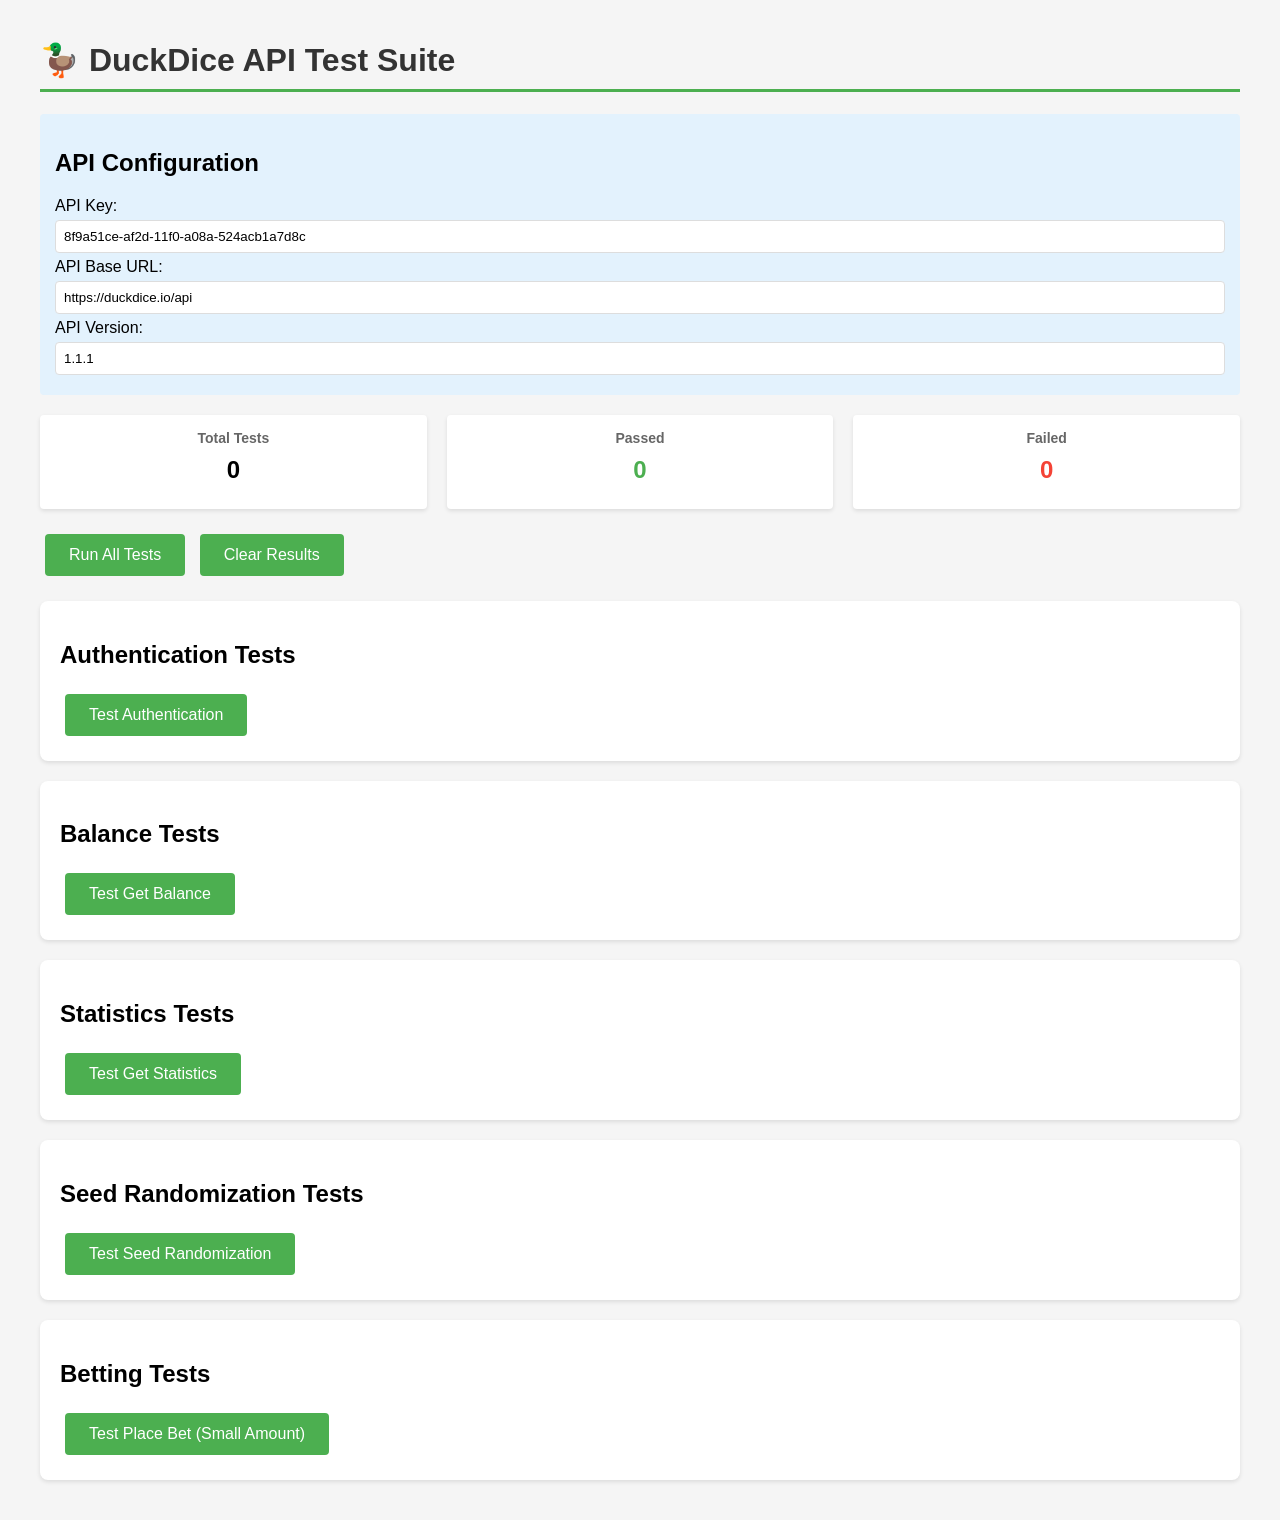
==== test-duckdice-api.html @ 04b877dd "Implement complete DuckDice API and remove PrimeDice support Co-authored-by: sushiomsky <4769440+sus" ====
<!DOCTYPE html>
<html lang="en">
<head>
    <meta charset="UTF-8">
    <meta name="viewport" content="width=device-width, initial-scale=1.0">
    <title>DuckDice API Test Suite</title>
    <style>
        body {
            font-family: 'Segoe UI', Tahoma, Geneva, Verdana, sans-serif;
            max-width: 1200px;
            margin: 0 auto;
            padding: 20px;
            background: #f5f5f5;
        }
        h1 {
            color: #333;
            border-bottom: 3px solid #4CAF50;
            padding-bottom: 10px;
        }
        .test-section {
            background: white;
            padding: 20px;
            margin: 20px 0;
            border-radius: 8px;
            box-shadow: 0 2px 4px rgba(0,0,0,0.1);
        }
        .test-case {
            margin: 15px 0;
            padding: 15px;
            border-left: 4px solid #2196F3;
            background: #f9f9f9;
        }
        .test-case h3 {
            margin: 0 0 10px 0;
            color: #2196F3;
        }
        .test-result {
            margin: 10px 0;
            padding: 10px;
            border-radius: 4px;
        }
        .test-result.success {
            background: #d4edda;
            color: #155724;
            border: 1px solid #c3e6cb;
        }
        .test-result.error {
            background: #f8d7da;
            color: #721c24;
            border: 1px solid #f5c6cb;
        }
        .test-result.pending {
            background: #fff3cd;
            color: #856404;
            border: 1px solid #ffeaa7;
        }
        button {
            background: #4CAF50;
            color: white;
            border: none;
            padding: 12px 24px;
            font-size: 16px;
            cursor: pointer;
            border-radius: 4px;
            margin: 5px;
        }
        button:hover {
            background: #45a049;
        }
        button:disabled {
            background: #cccccc;
            cursor: not-allowed;
        }
        .api-config {
            background: #e3f2fd;
            padding: 15px;
            border-radius: 4px;
            margin-bottom: 20px;
        }
        .api-config input {
            width: 100%;
            padding: 8px;
            margin: 5px 0;
            border: 1px solid #ddd;
            border-radius: 4px;
            box-sizing: border-box;
        }
        pre {
            background: #f4f4f4;
            padding: 10px;
            border-radius: 4px;
            overflow-x: auto;
            font-size: 12px;
        }
        .stats {
            display: flex;
            gap: 20px;
            margin: 20px 0;
        }
        .stat-box {
            flex: 1;
            background: #fff;
            padding: 15px;
            border-radius: 4px;
            text-align: center;
            box-shadow: 0 2px 4px rgba(0,0,0,0.1);
        }
        .stat-box h3 {
            margin: 0;
            color: #666;
            font-size: 14px;
        }
        .stat-box .value {
            font-size: 24px;
            font-weight: bold;
            margin: 10px 0;
        }
        .stat-box.passed .value {
            color: #4CAF50;
        }
        .stat-box.failed .value {
            color: #f44336;
        }
    </style>
</head>
<body>
    <h1>🦆 DuckDice API Test Suite</h1>
    
    <div class="api-config">
        <h2>API Configuration</h2>
        <label>API Key:</label>
        <input type="text" id="api-key" value="8f9a51ce-af2d-11f0-a08a-524acb1a7d8c" placeholder="Enter API Key">
        <label>API Base URL:</label>
        <input type="text" id="api-url" value="https://duckdice.io/api" readonly>
        <label>API Version:</label>
        <input type="text" id="api-version" value="1.1.1" readonly>
    </div>

    <div class="stats">
        <div class="stat-box">
            <h3>Total Tests</h3>
            <div class="value" id="total-tests">0</div>
        </div>
        <div class="stat-box passed">
            <h3>Passed</h3>
            <div class="value" id="passed-tests">0</div>
        </div>
        <div class="stat-box failed">
            <h3>Failed</h3>
            <div class="value" id="failed-tests">0</div>
        </div>
    </div>

    <button onclick="runAllTests()">Run All Tests</button>
    <button onclick="clearResults()">Clear Results</button>

    <div class="test-section">
        <h2>Authentication Tests</h2>
        <button onclick="testAuthentication()">Test Authentication</button>
        <div id="auth-results"></div>
    </div>

    <div class="test-section">
        <h2>Balance Tests</h2>
        <button onclick="testGetBalance()">Test Get Balance</button>
        <div id="balance-results"></div>
    </div>

    <div class="test-section">
        <h2>Statistics Tests</h2>
        <button onclick="testGetStatistics()">Test Get Statistics</button>
        <div id="stats-results"></div>
    </div>

    <div class="test-section">
        <h2>Seed Randomization Tests</h2>
        <button onclick="testSeedRandomization()">Test Seed Randomization</button>
        <div id="seed-results"></div>
    </div>

    <div class="test-section">
        <h2>Betting Tests</h2>
        <button onclick="testPlaceBet()">Test Place Bet (Small Amount)</button>
        <div id="bet-results"></div>
    </div>

    <script src="duckdice-api.js"></script>
    <script>
        let totalTests = 0;
        let passedTests = 0;
        let failedTests = 0;

        function updateStats() {
            document.getElementById('total-tests').textContent = totalTests;
            document.getElementById('passed-tests').textContent = passedTests;
            document.getElementById('failed-tests').textContent = failedTests;
        }

        function addTestResult(containerId, testName, success, message, data = null) {
            totalTests++;
            if (success) {
                passedTests++;
            } else {
                failedTests++;
            }
            updateStats();

            const container = document.getElementById(containerId);
            const testCase = document.createElement('div');
            testCase.className = 'test-case';
            
            const result = document.createElement('div');
            result.className = `test-result ${success ? 'success' : 'error'}`;
            
            let html = `<strong>${success ? '✅' : '❌'} ${testName}</strong><br>${message}`;
            
            if (data) {
                html += `<pre>${JSON.stringify(data, null, 2)}</pre>`;
            }
            
            result.innerHTML = html;
            testCase.appendChild(result);
            container.appendChild(testCase);
        }

        function clearResults() {
            const resultContainers = ['auth-results', 'balance-results', 'stats-results', 'seed-results', 'bet-results'];
            resultContainers.forEach(id => {
                document.getElementById(id).innerHTML = '';
            });
            totalTests = 0;
            passedTests = 0;
            failedTests = 0;
            updateStats();
        }

        async function testAuthentication() {
            const apiKey = document.getElementById('api-key').value;
            const api = new DuckDiceAPI();
            
            try {
                const result = await api.authenticate({ apiKey });
                if (result.success) {
                    addTestResult('auth-results', 'Authentication', true, 'Successfully authenticated with DuckDice API', result);
                } else {
                    addTestResult('auth-results', 'Authentication', false, result.message, result);
                }
            } catch (error) {
                addTestResult('auth-results', 'Authentication', false, error.message, { error: error.toString() });
            }
        }

        async function testGetBalance() {
            const apiKey = document.getElementById('api-key').value;
            const api = new DuckDiceAPI();
            
            try {
                api.apiKey = apiKey;
                api.authenticated = true;
                
                const balance = await api.getBalance();
                if (balance !== null && balance !== undefined) {
                    addTestResult('balance-results', 'Get Balance', true, `Current balance retrieved: ${balance} BTC`, { balance });
                } else {
                    addTestResult('balance-results', 'Get Balance', false, 'Failed to retrieve balance');
                }
            } catch (error) {
                addTestResult('balance-results', 'Get Balance', false, error.message, { error: error.toString() });
            }
        }

        async function testGetStatistics() {
            const apiKey = document.getElementById('api-key').value;
            const api = new DuckDiceAPI();
            
            try {
                api.apiKey = apiKey;
                api.authenticated = true;
                
                const stats = await api.getStatistics();
                if (stats && stats.bets !== undefined) {
                    addTestResult('stats-results', 'Get Statistics', true, 'Statistics retrieved successfully', stats);
                } else {
                    addTestResult('stats-results', 'Get Statistics', false, 'Failed to retrieve statistics');
                }
            } catch (error) {
                addTestResult('stats-results', 'Get Statistics', false, error.message, { error: error.toString() });
            }
        }

        async function testSeedRandomization() {
            const apiKey = document.getElementById('api-key').value;
            const api = new DuckDiceAPI();
            
            try {
                api.apiKey = apiKey;
                api.authenticated = true;
                
                const seed = await api.randomizeSeed();
                if (seed && seed.clientSeed) {
                    addTestResult('seed-results', 'Seed Randomization', true, 'Seed randomized successfully', seed);
                } else {
                    addTestResult('seed-results', 'Seed Randomization', false, 'Failed to randomize seed');
                }
            } catch (error) {
                addTestResult('seed-results', 'Seed Randomization', false, error.message, { error: error.toString() });
            }
        }

        async function testPlaceBet() {
            const apiKey = document.getElementById('api-key').value;
            const api = new DuckDiceAPI();
            
            try {
                api.apiKey = apiKey;
                api.authenticated = true;
                
                // Place a very small bet to test
                const result = await api.placeBet(0.00000001, 50, 'over');
                if (result.success) {
                    addTestResult('bet-results', 'Place Bet', true, `Bet placed successfully. Roll: ${result.roll}, Won: ${result.won}`, result);
                } else {
                    addTestResult('bet-results', 'Place Bet', false, result.message || 'Failed to place bet', result);
                }
            } catch (error) {
                addTestResult('bet-results', 'Place Bet', false, error.message, { error: error.toString() });
            }
        }

        async function runAllTests() {
            clearResults();
            await testAuthentication();
            await new Promise(resolve => setTimeout(resolve, 1000));
            await testGetBalance();
            await new Promise(resolve => setTimeout(resolve, 1000));
            await testGetStatistics();
            await new Promise(resolve => setTimeout(resolve, 1000));
            await testSeedRandomization();
            await new Promise(resolve => setTimeout(resolve, 1000));
            // Uncomment if you want to test betting with real money
            // await testPlaceBet();
        }
    </script>
</body>
</html>
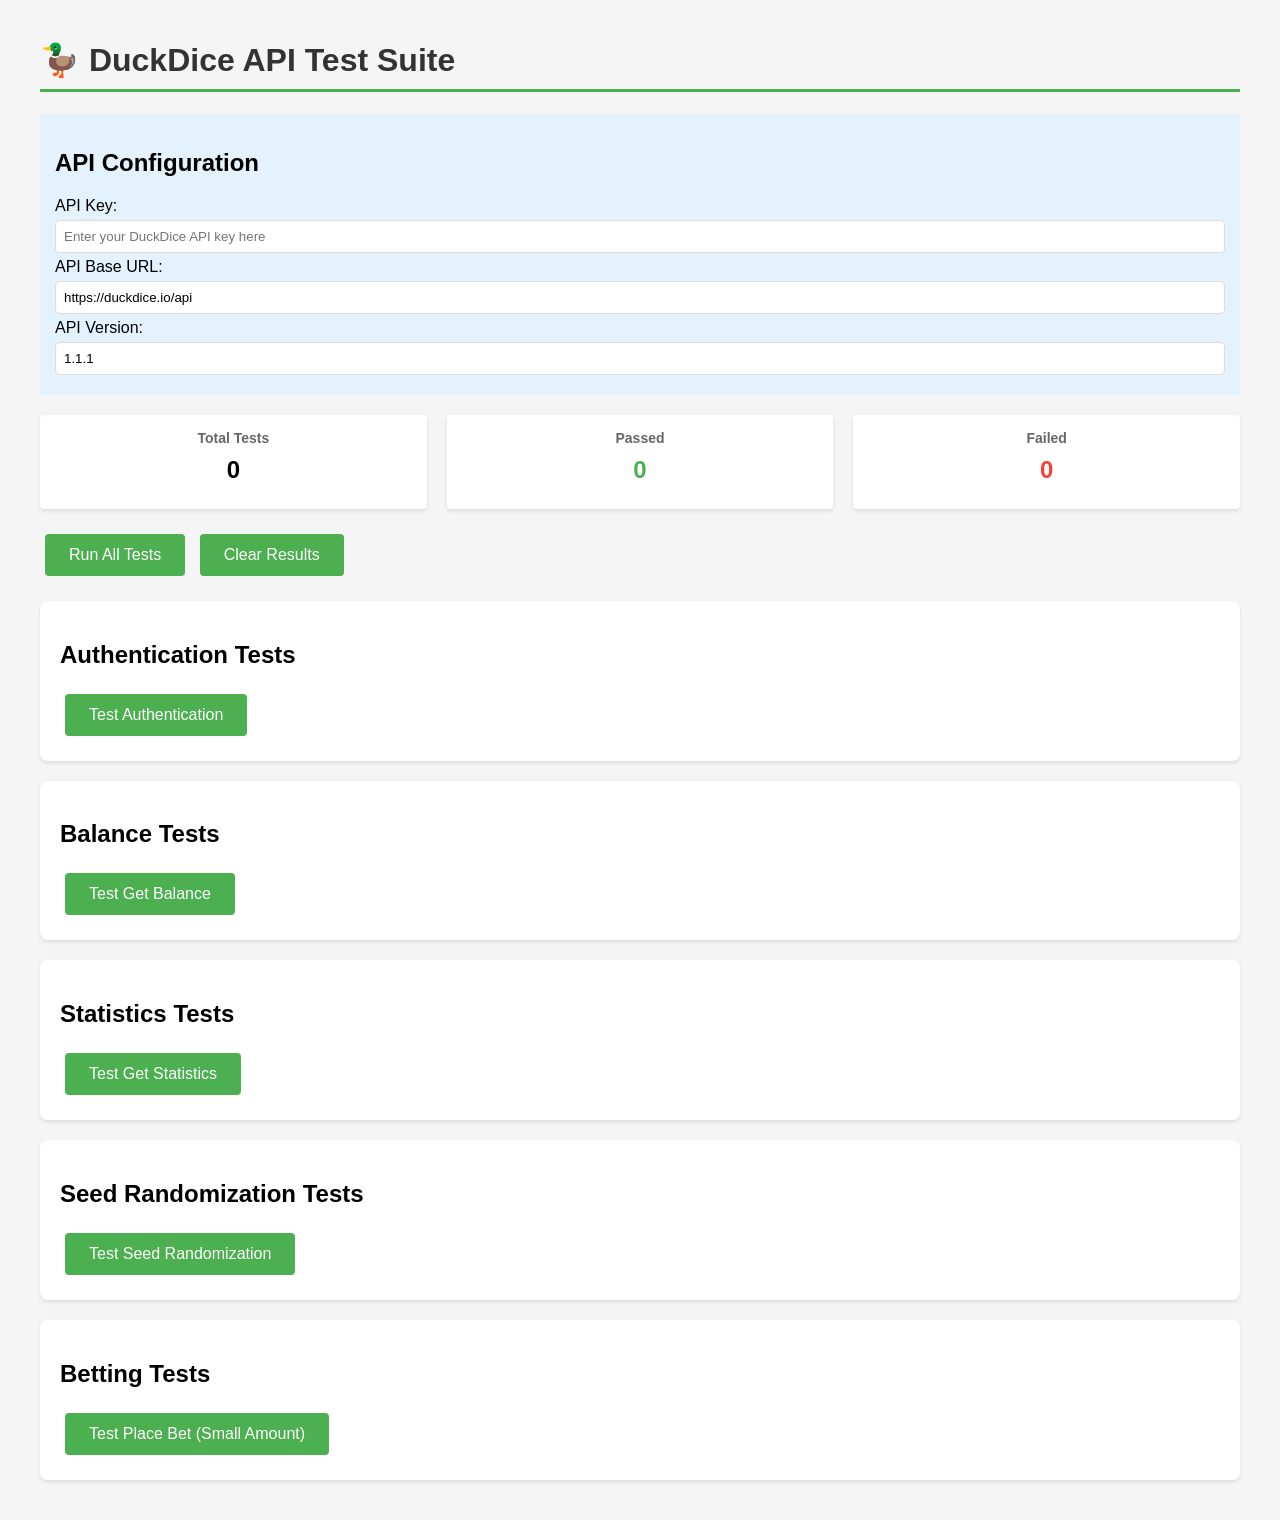
==== commit 75feecdd: "Fix code review issues: remove hardcoded API key, improve error handling Co-authored-by: sushiomsky " ====
--- a/test-duckdice-api.html
+++ b/test-duckdice-api.html
@@ -129,7 +129,7 @@
     <div class="api-config">
         <h2>API Configuration</h2>
         <label>API Key:</label>
-        <input type="text" id="api-key" value="8f9a51ce-af2d-11f0-a08a-524acb1a7d8c" placeholder="Enter API Key">
+        <input type="text" id="api-key" value="" placeholder="Enter your DuckDice API key here">
         <label>API Base URL:</label>
         <input type="text" id="api-url" value="https://duckdice.io/api" readonly>
         <label>API Version:</label>
